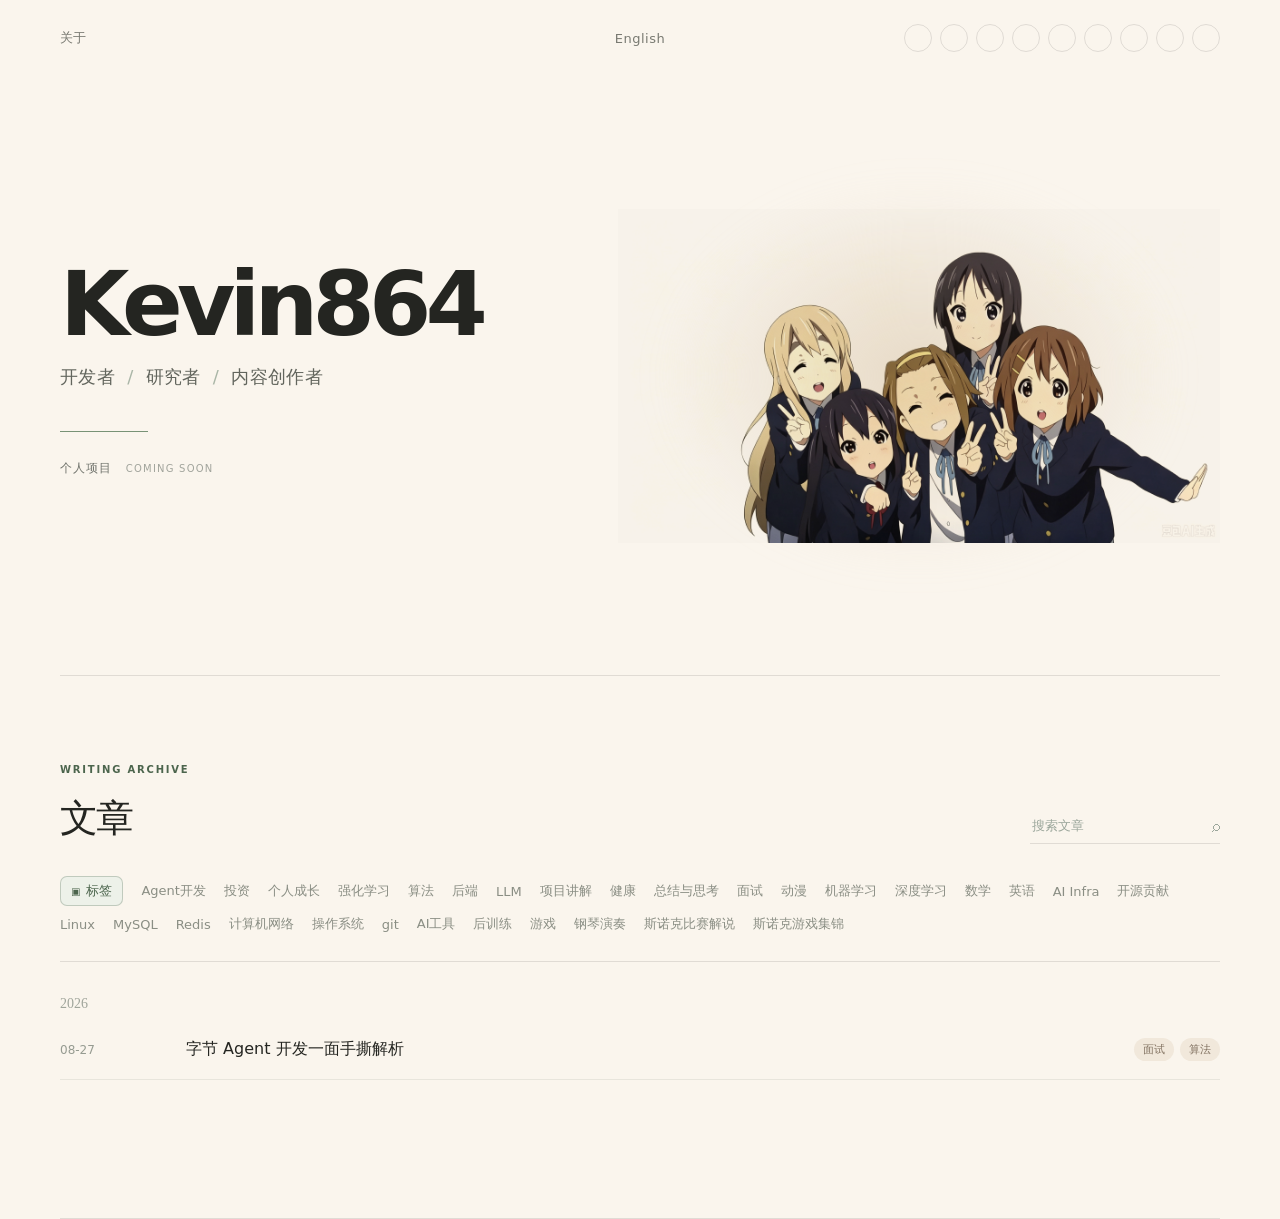
==== index.html @ 8ea1922b "feat: 接入文章展示与 Markdown 阅读页 - 接入本地文章清单和文章详情页 - 支持 Markdown 渲染与文章元信息 - 增加 Tag 筛选、搜索和文章归档 - 增加文章目录、代码高亮" ====
<!doctype html>
<html lang="zh-CN">
  <head>
    <meta charset="UTF-8" />
    <meta name="viewport" content="width=device-width, initial-scale=1.0" />
    <meta name="theme-color" content="#faf5ed" />
    <title>Kevin864 — 开发 / 研究 / 内容创作</title>
    <meta name="description" content="Kevin864 的个人网站，记录技术、研究、项目与思考" />
    <link rel="stylesheet" href="./styles.css" />
  </head>
  <body>
    <header class="topbar shell" aria-label="主导航">
      <a class="nav-link" href="#about">关于</a>
      <a class="nav-link language-link" href="./en/">English</a>
      <nav class="socials" aria-label="社交链接">
        <a class="social-icon" href="#" aria-label="GitHub"><img src="https://cdn.simpleicons.org/github" alt="" /></a>
        <a class="social-icon" href="#" aria-label="X"><img src="https://cdn.simpleicons.org/x" alt="" /></a>
        <a class="social-icon" href="#" aria-label="哔哩哔哩"><img src="https://cdn.simpleicons.org/bilibili" alt="" /></a>
        <a class="social-icon" href="#" aria-label="抖音"><img src="https://cdn.simpleicons.org/tiktok" alt="" /></a>
        <a class="social-icon" href="#" aria-label="微信公众号"><img src="https://cdn.simpleicons.org/wechat" alt="" /></a>
        <a class="social-icon" href="#" aria-label="YouTube"><img src="https://cdn.simpleicons.org/youtube" alt="" /></a>
        <a class="social-icon" href="#" aria-label="小红书"><img src="https://cdn.simpleicons.org/xiaohongshu" alt="" /></a>
        <a class="social-icon" href="#" aria-label="知乎"><img src="https://cdn.simpleicons.org/zhihu" alt="" /></a>
        <a class="social-icon" href="#" aria-label="CSDN"><img src="https://cdn.simpleicons.org/csdn" alt="" /></a>
      </nav>
    </header>

    <main>
      <section class="hero shell" aria-labelledby="name">
        <div class="hero-copy">
          <!-- <p class="eyebrow">PERSONAL ARCHIVE · 2026</p>  -->
          <h1 id="name">Kevin864</h1>
          <p class="role">开发者 <span>/</span> 研究者 <span>/</span> 内容创作者</p>
          <div class="hero-rule"></div>
          <div class="project-slot" aria-label="精选项目预留区域">
            <span>个人项目</span>
            <span class="slot-note">Coming soon</span>
          </div>
        </div>

        <div class="hero-art" aria-label="个人头像">
          <div class="art-glow"></div>
          <img src="./pic/avatar.png" alt="轻音少女合照" />
        </div>
      </section>

      <section class="archive-section shell" aria-labelledby="archive-title">
        <div class="archive-heading">
          <div class="section-heading">
            <p class="eyebrow">WRITING ARCHIVE</p>
            <h2 id="archive-title">文章</h2>
          </div>
          <label class="search-box">
            <span class="sr-only">搜索文章</span>
            <input id="article-search" type="search" placeholder="搜索文章" />
            <span aria-hidden="true">⌕</span>
          </label>
        </div>
        <div class="tag-filter" id="tag-filter" aria-label="按标签筛选文章"></div>
        <div class="article-list" id="article-list" aria-live="polite"></div>
      </section>

    </main>

    <script src="https://cdn.jsdelivr.net/npm/marked/marked.min.js"></script>
    <script src="./script.js"></script>
  </body>
</html>
---- styles.css ----
:root {
  color: #242521;
  background: #faf5ed;
  font-family: Inter, ui-sans-serif, system-ui, -apple-system, BlinkMacSystemFont, "Segoe UI", sans-serif;
  font-synthesis: none;
  --muted: #797a72;
  --line: rgba(36, 37, 33, 0.12);
  --green: #789276;
  --green-dark: #4c654d;
  --paper: #faf5ed;
}

* { box-sizing: border-box; }
html { scroll-behavior: smooth; }
body { margin: 0; min-width: 320px; background: var(--paper); }
a { color: inherit; text-decoration: none; }
button { font: inherit; }
.shell { width: min(1160px, calc(100% - 64px)); margin: 0 auto; }

.topbar { display: grid; grid-template-columns: 1fr auto 1fr; align-items: center; min-height: 76px; }
.nav-link { font-size: 13px; color: var(--muted); transition: color .2s ease; }
.nav-link:hover { color: var(--green-dark); }
.language-link { justify-self: center; letter-spacing: .04em; }
.socials { display: flex; justify-content: flex-end; gap: 8px; }
.social-icon { display: grid; place-items: center; width: 28px; height: 28px; border: 1px solid var(--line); border-radius: 50%; color: var(--muted); transition: transform .2s ease, background .2s ease, color .2s ease; }
.social-icon img { width: 13px; height: 13px; opacity: .68; }
.social-icon:hover { color: var(--green-dark); background: #e8eee5; transform: translateY(-2px); }

.hero { position: relative; display: grid; grid-template-columns: 1fr 1.08fr; align-items: center; min-height: 600px; border-bottom: 1px solid var(--line); overflow: hidden; }
.hero-copy { position: relative; z-index: 1; padding: 72px 0 84px; }
.eyebrow { margin: 0 0 18px; color: var(--green-dark); font-size: 10px; font-weight: 750; letter-spacing: .18em; }
h1, h2, p { margin-top: 0; }
h1 { margin-bottom: 18px; font-size: clamp(52px, 7vw, 92px); line-height: .95; letter-spacing: -.065em; font-weight: 650; }
.role { margin-bottom: 42px; color: #62655d; font-size: clamp(14px, 1.5vw, 18px); letter-spacing: .02em; }
.role span { margin: 0 6px; color: #aab6a7; }
.hero-rule { width: 88px; height: 1px; margin-bottom: 28px; background: var(--green); }
.project-slot { display: flex; align-items: center; gap: 14px; color: #70736c; font-size: 12px; letter-spacing: .08em; text-transform: uppercase; }
.slot-note { color: #a1a49c; font-size: 10px; letter-spacing: .12em; }
.hero-art { position: relative; display: flex; align-items: center; justify-content: center; min-height: 510px; }
.art-glow { position: absolute; width: 85%; height: 75%; border-radius: 50%; background: radial-gradient(ellipse, rgba(229, 213, 189, .76), rgba(250, 245, 237, 0) 70%); filter: blur(20px); }
.hero-art img { position: relative; width: 100%; max-height: 520px; object-fit: contain; mix-blend-mode: multiply; filter: saturate(.88) sepia(.05) contrast(.98); animation: float-in .9s cubic-bezier(.2,.8,.2,1) both; }
.art-caption { position: absolute; right: 4%; bottom: 42px; color: #909990; font-family: Georgia, serif; font-size: 12px; font-style: italic; line-height: 1.45; text-align: right; }

.archive-section { padding: 88px 0 96px; border-bottom: 1px solid var(--line); }
.archive-heading { display: flex; align-items: end; justify-content: space-between; gap: 28px; }
.section-heading { margin-bottom: 32px; }
h2 { margin-bottom: 0; font-size: clamp(27px, 3vw, 38px); letter-spacing: -.045em; font-weight: 620; }
.search-box { display: flex; align-items: center; gap: 8px; width: 190px; margin-bottom: 32px; padding: 8px 0; border-bottom: 1px solid var(--line); color: #9ba69b; }
.search-box input { width: 100%; border: 0; outline: 0; color: #40433c; background: transparent; font: inherit; font-size: 13px; }
.search-box input::placeholder { color: #9ba69b; }
.sr-only { position: absolute; width: 1px; height: 1px; padding: 0; margin: -1px; overflow: hidden; clip: rect(0, 0, 0, 0); white-space: nowrap; border: 0; }
.tag-filter { display: flex; flex-wrap: wrap; gap: 9px 18px; padding: 0 0 28px; border-bottom: 1px solid var(--line); }
.tag-filter button { padding: 0; border: 0; color: #8a8e84; background: transparent; cursor: pointer; font-size: 13px; transition: color .2s ease; }
.tag-filter button:hover, .tag-filter button[aria-pressed="true"] { color: var(--green-dark); }
.tag-filter button[aria-pressed="true"] { font-weight: 650; }
.tag-filter .tag-label { display: inline-flex; align-items: center; gap: 6px; padding: 5px 10px; border: 1px solid rgba(76, 101, 77, .28); border-radius: 7px; color: var(--green-dark); background: #edf1e9; font-weight: 700; }
.tag-filter .tag-label::before { content: "▣"; font-size: 10px; }
.article-list { min-height: 160px; }
.year-group { padding-top: 34px; }
.year-label { margin-bottom: 8px; color: #a0a59b; font-family: Georgia, serif; font-size: 14px; }
.article-row { display: grid; grid-template-columns: 104px 1fr auto; align-items: center; gap: 22px; padding: 18px 0; border-bottom: 1px solid rgba(36, 37, 33, .08); transition: padding .2s ease, color .2s ease; }
.article-row:hover { padding-left: 8px; color: var(--green-dark); }
.article-date { color: #969b91; font-size: 12px; font-variant-numeric: tabular-nums; }
.article-title { font-size: 16px; }
.article-tags { display: flex; justify-content: end; flex-wrap: wrap; gap: 6px; color: #9a9e95; font-size: 11px; }
.article-tag { padding: 4px 9px; border-radius: 999px; color: #827261; background: #f1e8db; }
.empty-state { padding: 62px 0 28px; color: #9da198; font-family: Georgia, serif; font-size: 14px; font-style: italic; }
.article-page { padding: 92px 0 120px; }
.article-back { display: inline-block; margin-bottom: 48px; color: var(--muted); font-size: 13px; transition: color .2s ease; }
.article-back:hover { color: var(--green-dark); }
.article-header { max-width: 820px; padding-bottom: 32px; border-bottom: 1px solid var(--line); }
.article-header h1 { margin-bottom: 20px; font-size: clamp(34px, 5vw, 62px); line-height: 1.08; letter-spacing: -.055em; }
.article-meta { display: flex; flex-wrap: wrap; align-items: center; gap: 10px 18px; color: #969b91; font-size: 12px; }
.article-meta-tags { display: flex; flex-wrap: wrap; gap: 8px; }
.article-meta-tag { color: var(--green-dark); }
.article-content { max-width: 760px; padding-top: 48px; color: #3f413c; font-size: 16px; line-height: 1.9; }
.article-content h1, .article-content h2, .article-content h3, .article-content h4 { margin: 1.8em 0 .65em; line-height: 1.3; }
.article-content h1 { font-size: 2em; }
.article-content h2 { font-size: 1.55em; }
.article-content h3 { font-size: 1.2em; }
.article-content p, .article-content ul, .article-content ol, .article-content blockquote, .article-content pre { margin: 0 0 1.2em; }
.article-content a { color: var(--green-dark); text-decoration: underline; text-underline-offset: 3px; }
.article-content img { display: block; max-width: 100%; height: auto; margin: 1.5em auto; border-radius: 10px; }
.article-content blockquote { padding: 0 0 0 18px; border-left: 2px solid #b7c4b2; color: #747971; }
.article-content pre { position: relative; overflow-x: auto; padding: 18px 20px; border-radius: 10px; color: #e8ece5; background: #2c312d; font-family: Consolas, "Courier New", monospace; font-size: 13px; line-height: 1.65; }
.article-content code { padding: .15em .35em; border-radius: 4px; color: #596453; background: #edf0e9; font-family: Consolas, "Courier New", monospace; font-size: .9em; }
.article-content pre code { padding: 0; color: inherit; background: transparent; }
.article-content pre .token.comment, .article-content pre .token.prolog, .article-content pre .token.doctype, .article-content pre .token.cdata { color: #87958b; }
.article-content pre .token.keyword, .article-content pre .token.selector, .article-content pre .token.atrule { color: #c9a7f2; }
.article-content pre .token.string, .article-content pre .token.attr-value { color: #d6c58b; }
.article-content pre .token.function, .article-content pre .token.class-name { color: #8fc7d8; }
.article-content pre .token.number, .article-content pre .token.boolean { color: #e5a783; }
.code-copy { position: absolute; top: 10px; right: 10px; padding: 4px 8px; border: 1px solid rgba(255,255,255,.18); border-radius: 5px; color: #b7c4ba; background: rgba(255,255,255,.06); cursor: pointer; font-size: 11px; }
.code-copy:hover { color: white; background: rgba(255,255,255,.13); }
.article-error { color: #a66f62; }
.article-layout { display: grid; grid-template-columns: 180px minmax(0, 760px); justify-content: center; gap: 58px; }
.article-layout > article { min-width: 0; }
.article-toc { position: sticky; top: 32px; align-self: start; max-height: calc(100vh - 64px); overflow: auto; padding-top: 58px; }
.toc-title { margin-bottom: 14px; color: #9a9e95; font-size: 11px; letter-spacing: .15em; text-transform: uppercase; }
.article-toc nav { display: grid; gap: 8px; border-left: 1px solid var(--line); }
.article-toc a { display: block; padding-left: 14px; color: #9a9e95; font-size: 12px; line-height: 1.45; transition: color .2s ease, border-color .2s ease; }
.article-toc a:hover { color: var(--green-dark); }
.article-toc .toc-level-3 { padding-left: 26px; font-size: 11px; }
.article-toc .toc-level-4 { padding-left: 38px; font-size: 11px; }
.article-toc[hidden] { display: none; }

@keyframes float-in { from { opacity: 0; transform: translateY(18px) scale(.98); } to { opacity: 1; transform: translateY(0) scale(1); } }
@media (prefers-reduced-motion: reduce) { *, *::before, *::after { scroll-behavior: auto !important; animation: none !important; transition-duration: .01ms !important; } }
@media (max-width: 760px) {
  .shell { width: min(100% - 36px, 560px); }
  .topbar { grid-template-columns: auto auto; gap: 20px; min-height: 68px; }
  .language-link { justify-self: start; }
  .socials { grid-column: 1 / -1; grid-row: 2; justify-content: flex-start; padding-bottom: 16px; overflow-x: auto; }
  .hero { display: flex; flex-direction: column-reverse; align-items: stretch; min-height: auto; }
  .hero-art { min-height: 290px; margin-top: 14px; }
  .hero-art img { max-height: 330px; }
  .art-caption { right: 0; bottom: 12px; }
  .hero-copy { padding: 38px 0 54px; }
  h1 { font-size: 60px; }
  .archive-section { padding: 60px 0 68px; }
  .archive-heading { display: block; }
  .search-box { margin-bottom: 28px; }
  .article-row { grid-template-columns: 72px 1fr; gap: 10px; }
  .article-tags { grid-column: 2; justify-content: start; }
  .article-page { padding: 56px 0 82px; }
  .article-back { margin-bottom: 34px; }
  .article-layout { display: block; }
  .article-toc { position: static; max-height: none; padding: 0 0 26px; }
  .article-toc[hidden] { display: none; }
  .article-content { padding-top: 34px; font-size: 15px; }
}
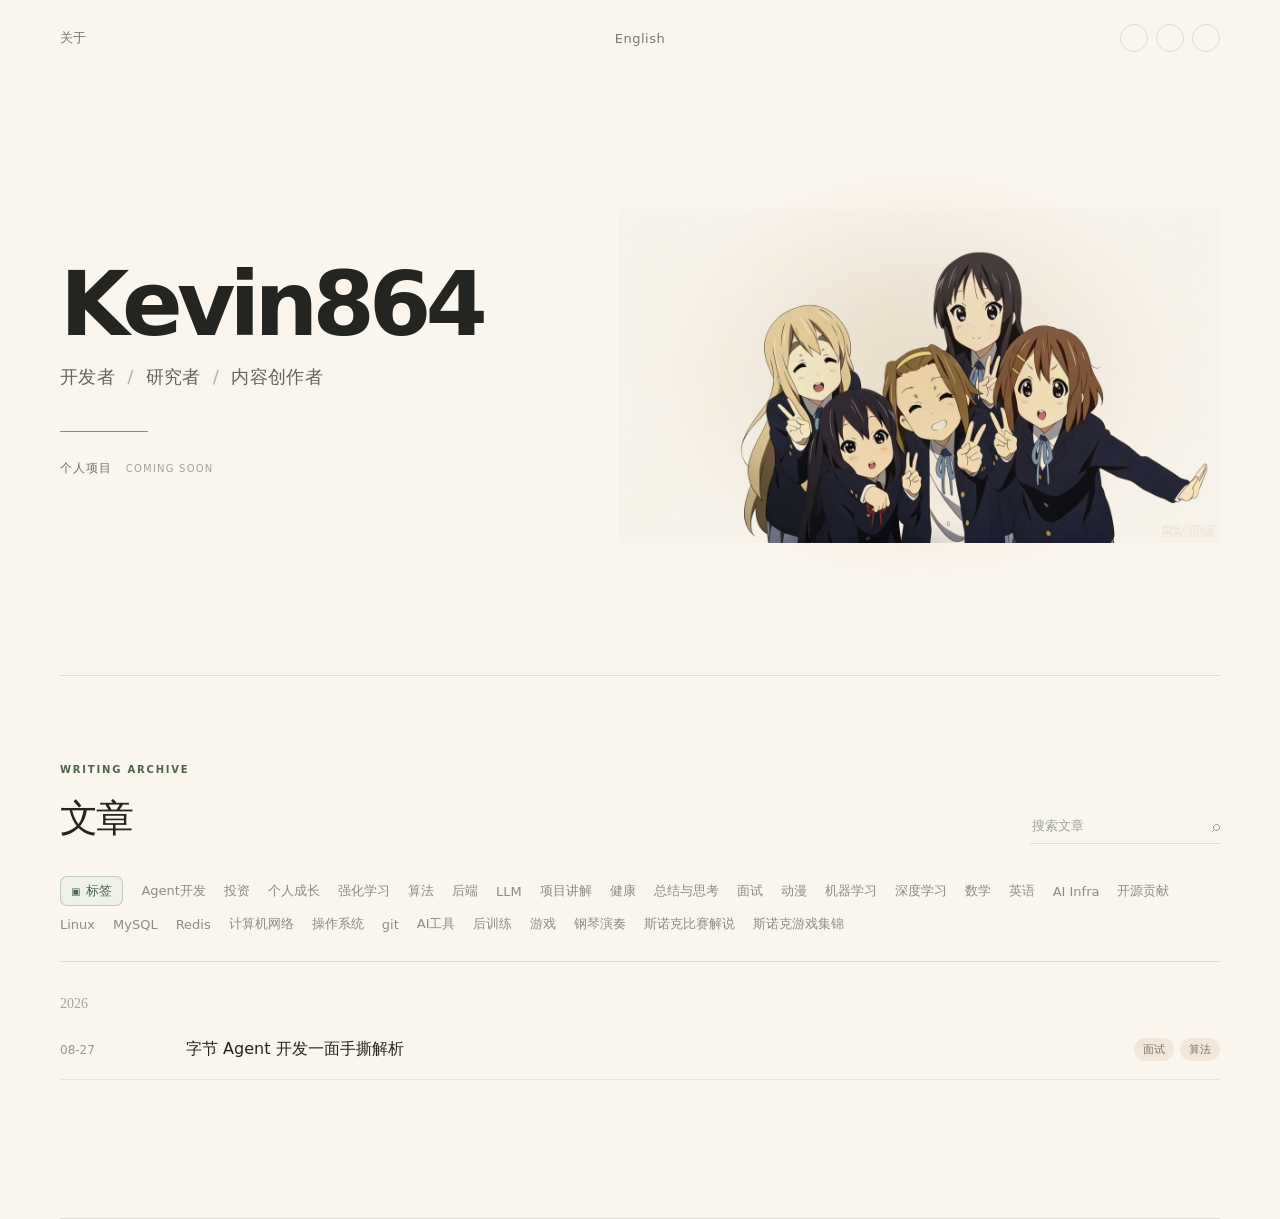
==== commit 9e088863: "feat: 集中管理社交媒体链接 - 配置 GitHub、X 与知乎个人主页链接\n- 首页和文章页复用统一社交链接配置\n- 为其它社交平台预留可扩展配置项" ====
--- a/index.html
+++ b/index.html
@@ -12,17 +12,7 @@
     <header class="topbar shell" aria-label="主导航">
       <a class="nav-link" href="#about">关于</a>
       <a class="nav-link language-link" href="./en/">English</a>
-      <nav class="socials" aria-label="社交链接">
-        <a class="social-icon" href="#" aria-label="GitHub"><img src="https://cdn.simpleicons.org/github" alt="" /></a>
-        <a class="social-icon" href="#" aria-label="X"><img src="https://cdn.simpleicons.org/x" alt="" /></a>
-        <a class="social-icon" href="#" aria-label="哔哩哔哩"><img src="https://cdn.simpleicons.org/bilibili" alt="" /></a>
-        <a class="social-icon" href="#" aria-label="抖音"><img src="https://cdn.simpleicons.org/tiktok" alt="" /></a>
-        <a class="social-icon" href="#" aria-label="微信公众号"><img src="https://cdn.simpleicons.org/wechat" alt="" /></a>
-        <a class="social-icon" href="#" aria-label="YouTube"><img src="https://cdn.simpleicons.org/youtube" alt="" /></a>
-        <a class="social-icon" href="#" aria-label="小红书"><img src="https://cdn.simpleicons.org/xiaohongshu" alt="" /></a>
-        <a class="social-icon" href="#" aria-label="知乎"><img src="https://cdn.simpleicons.org/zhihu" alt="" /></a>
-        <a class="social-icon" href="#" aria-label="CSDN"><img src="https://cdn.simpleicons.org/csdn" alt="" /></a>
-      </nav>
+      <nav class="socials" aria-label="社交链接"></nav>
     </header>
 
     <main>
@@ -62,6 +52,7 @@
 
     </main>
 
+    <script src="./social-links.js"></script>
     <script src="https://cdn.jsdelivr.net/npm/marked/marked.min.js"></script>
     <script src="./script.js"></script>
   </body>
--- a/styles.css
+++ b/styles.css
@@ -68,11 +68,9 @@
 .article-page { padding: 92px 0 120px; }
 .article-back { display: inline-block; margin-bottom: 48px; color: var(--muted); font-size: 13px; transition: color .2s ease; }
 .article-back:hover { color: var(--green-dark); }
-.article-header { max-width: 820px; padding-bottom: 32px; border-bottom: 1px solid var(--line); }
-.article-header h1 { margin-bottom: 20px; font-size: clamp(34px, 5vw, 62px); line-height: 1.08; letter-spacing: -.055em; }
-.article-meta { display: flex; flex-wrap: wrap; align-items: center; gap: 10px 18px; color: #969b91; font-size: 12px; }
-.article-meta-tags { display: flex; flex-wrap: wrap; gap: 8px; }
-.article-meta-tag { color: var(--green-dark); }
+.article-header { max-width: 820px; padding-bottom: 32px; border-bottom: 1px solid var(--line); text-align: center; }
+.article-header h1 { margin-bottom: 20px; font-size: clamp(28px, 3vw, 40px); line-height: 1.2; letter-spacing: -.04em; font-weight: 700; }
+.article-published { display: block; margin: 0; }
 .article-content { max-width: 760px; padding-top: 48px; color: #3f413c; font-size: 16px; line-height: 1.9; }
 .article-content h1, .article-content h2, .article-content h3, .article-content h4 { margin: 1.8em 0 .65em; line-height: 1.3; }
 .article-content h1 { font-size: 2em; }
@@ -93,21 +91,29 @@
 .code-copy { position: absolute; top: 10px; right: 10px; padding: 4px 8px; border: 1px solid rgba(255,255,255,.18); border-radius: 5px; color: #b7c4ba; background: rgba(255,255,255,.06); cursor: pointer; font-size: 11px; }
 .code-copy:hover { color: white; background: rgba(255,255,255,.13); }
 .article-error { color: #a66f62; }
-.article-layout { display: grid; grid-template-columns: 180px minmax(0, 760px); justify-content: center; gap: 58px; }
+.article-footer { display: flex; align-items: center; justify-content: space-between; gap: 20px; margin-top: 48px; padding-top: 24px; border-top: 1px solid var(--line); color: #969b91; font-size: 12px; }
+.article-footer-tags { display: flex; flex-wrap: wrap; gap: 8px; }
+.article-meta-tag { padding: 5px 10px; border-radius: 999px; color: #827261; background: #f1e8db; }
+.article-updated { color: #969b91; }
+.article-page { width: min(1360px, calc(100% - 96px)); margin-right: 24px; margin-left: 72px; }
+.article-layout { display: grid; grid-template-columns: 230px minmax(0, 760px); justify-content: start; gap: 276px; }
 .article-layout > article { min-width: 0; }
-.article-toc { position: sticky; top: 32px; align-self: start; max-height: calc(100vh - 64px); overflow: auto; padding-top: 58px; }
-.toc-title { margin-bottom: 14px; color: #9a9e95; font-size: 11px; letter-spacing: .15em; text-transform: uppercase; }
-.article-toc nav { display: grid; gap: 8px; border-left: 1px solid var(--line); }
-.article-toc a { display: block; padding-left: 14px; color: #9a9e95; font-size: 12px; line-height: 1.45; transition: color .2s ease, border-color .2s ease; }
-.article-toc a:hover { color: var(--green-dark); }
-.article-toc .toc-level-3 { padding-left: 26px; font-size: 11px; }
-.article-toc .toc-level-4 { padding-left: 38px; font-size: 11px; }
+.article-toc { position: sticky; top: 32px; align-self: start; max-height: calc(100vh - 64px); overflow-y: auto; overscroll-behavior-y: contain; padding-top: 58px; scrollbar-width: none; }
+.article-toc::-webkit-scrollbar { display: none; }
+.toc-title { margin-bottom: 14px; color: #4f584f; font-size: 16px; font-weight: 700; letter-spacing: .12em; }
+.article-toc nav { display: grid; gap: 10px; padding: 7px 0; }
+.article-toc a { position: relative; display: block; padding-left: 18px; color: #5f695f; font-size: 16px; line-height: 1.55; transition: color .2s ease, transform .25s ease; }
+.article-toc a[aria-current="true"] { border-radius: 8px; color: var(--green-dark); background: #edf1e9; font-weight: 650; }
+.article-toc a:hover { color: var(--green-dark); transform: translateX(4px); }
+.article-toc .toc-level-3 { padding-left: 32px; color: #687268; font-size: 15px; }
+.article-toc .toc-level-4 { padding-left: 46px; color: #717a71; font-size: 15px; }
 .article-toc[hidden] { display: none; }
 
 @keyframes float-in { from { opacity: 0; transform: translateY(18px) scale(.98); } to { opacity: 1; transform: translateY(0) scale(1); } }
 @media (prefers-reduced-motion: reduce) { *, *::before, *::after { scroll-behavior: auto !important; animation: none !important; transition-duration: .01ms !important; } }
 @media (max-width: 760px) {
   .shell { width: min(100% - 36px, 560px); }
+  .article-page { width: min(100% - 36px, 560px); margin: 0 auto; }
   .topbar { grid-template-columns: auto auto; gap: 20px; min-height: 68px; }
   .language-link { justify-self: start; }
   .socials { grid-column: 1 / -1; grid-row: 2; justify-content: flex-start; padding-bottom: 16px; overflow-x: auto; }
@@ -128,4 +134,11 @@
   .article-toc { position: static; max-height: none; padding: 0 0 26px; }
   .article-toc[hidden] { display: none; }
   .article-content { padding-top: 34px; font-size: 15px; }
+  .article-footer { align-items: flex-start; flex-direction: column; }
 }
+@media (min-width: 761px) and (max-width: 1350px) {
+  .article-layout { gap: 170px; }
+}
+@media (min-width: 761px) and (max-width: 1240px) {
+  .article-layout { grid-template-columns: 180px minmax(0, 1fr); gap: 64px; }
+}
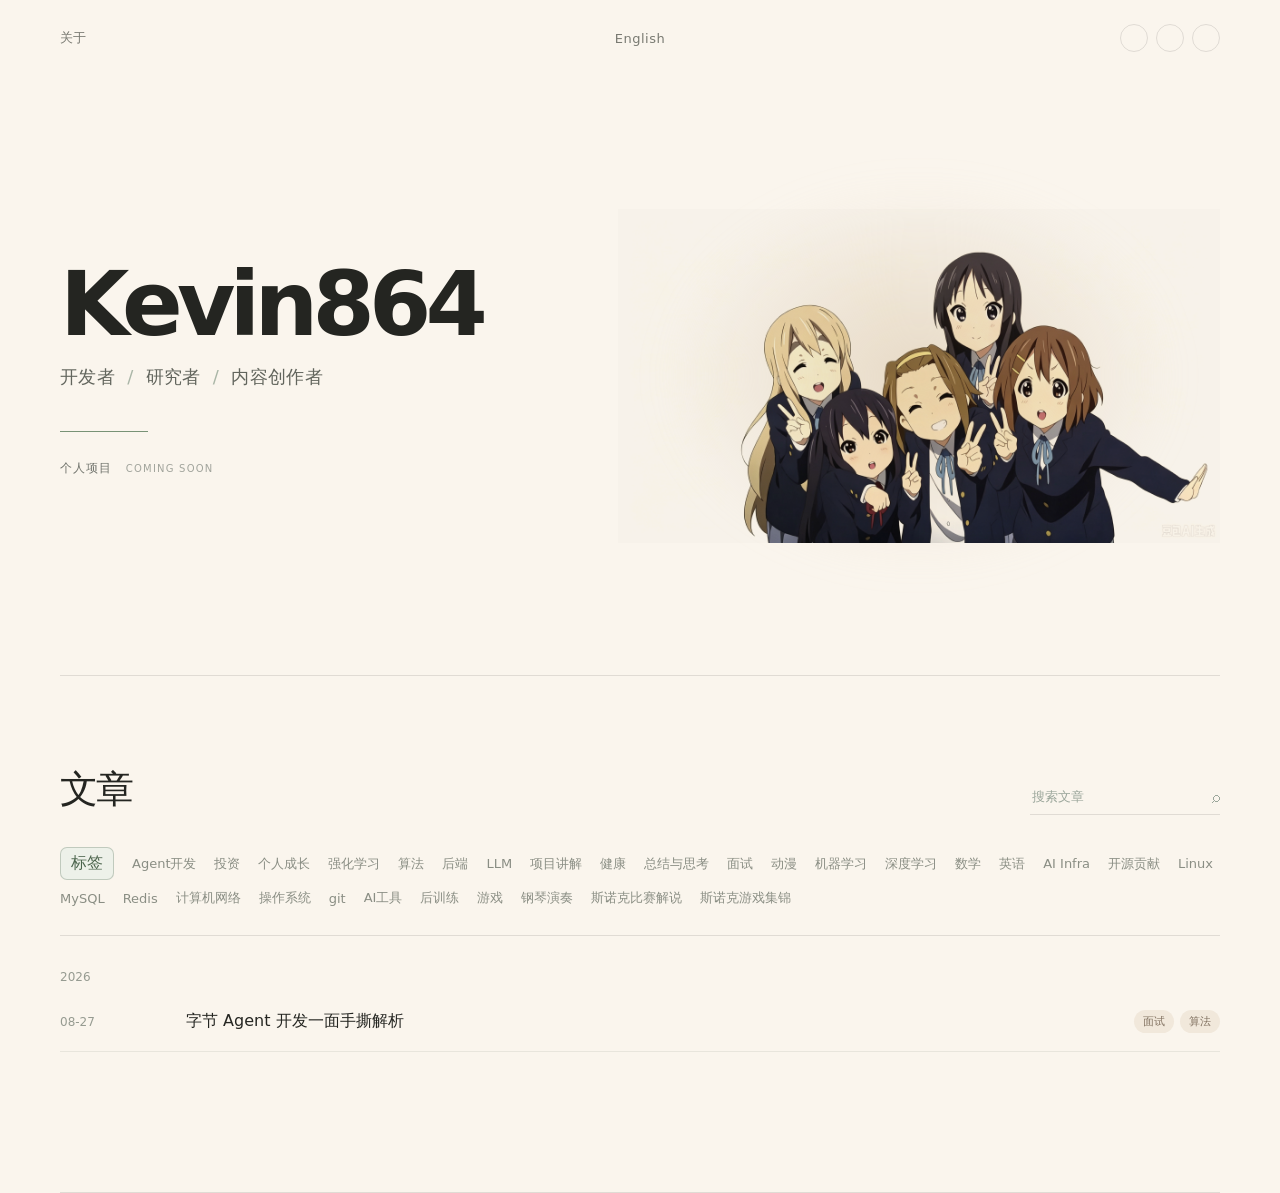
==== commit 06edf131: "feat: 增加标签文章归档页 - 新增标签归档页并支持空状态展示\n- 统一首页与详情页的标签跳转交互\n- 集中管理站点标签配置与选中样式\n- 优化标签页标题、返回文案和时间字体\n- 更新现有" ====
--- a/index.html
+++ b/index.html
@@ -37,7 +37,6 @@
       <section class="archive-section shell" aria-labelledby="archive-title">
         <div class="archive-heading">
           <div class="section-heading">
-            <p class="eyebrow">WRITING ARCHIVE</p>
             <h2 id="archive-title">文章</h2>
           </div>
           <label class="search-box">
@@ -53,7 +52,7 @@
     </main>
 
     <script src="./social-links.js"></script>
-    <script src="https://cdn.jsdelivr.net/npm/marked/marked.min.js"></script>
+    <script src="./tag-config.js"></script>
     <script src="./script.js"></script>
   </body>
 </html>
--- a/styles.css
+++ b/styles.css
@@ -51,19 +51,21 @@
 .sr-only { position: absolute; width: 1px; height: 1px; padding: 0; margin: -1px; overflow: hidden; clip: rect(0, 0, 0, 0); white-space: nowrap; border: 0; }
 .tag-filter { display: flex; flex-wrap: wrap; gap: 9px 18px; padding: 0 0 28px; border-bottom: 1px solid var(--line); }
 .tag-filter button { padding: 0; border: 0; color: #8a8e84; background: transparent; cursor: pointer; font-size: 13px; transition: color .2s ease; }
-.tag-filter button:hover, .tag-filter button[aria-pressed="true"] { color: var(--green-dark); }
-.tag-filter button[aria-pressed="true"] { font-weight: 650; }
-.tag-filter .tag-label { display: inline-flex; align-items: center; gap: 6px; padding: 5px 10px; border: 1px solid rgba(76, 101, 77, .28); border-radius: 7px; color: var(--green-dark); background: #edf1e9; font-weight: 700; }
-.tag-filter .tag-label::before { content: "▣"; font-size: 10px; }
+.tag-filter button:hover { color: var(--green-dark); }
+.tag-filter .tag-label { display: inline-flex; align-items: center; padding: 5px 10px; border: 1px solid rgba(76, 101, 77, .28); border-radius: 7px; color: var(--green-dark); background: #edf1e9; font-weight: 700; }
+.tag-page-filter { padding-top: 28px; }
+.tag-filter .tag-selected-label { padding: 5px 10px; border: 1px solid rgba(76, 101, 77, .28); border-radius: 999px; color: var(--green-dark); background: #edf1e9; cursor: default; font-weight: 700; }
 .article-list { min-height: 160px; }
 .year-group { padding-top: 34px; }
-.year-label { margin-bottom: 8px; color: #a0a59b; font-family: Georgia, serif; font-size: 14px; }
+.year-label { margin-bottom: 8px; color: #969b91; font-size: 12px; font-variant-numeric: tabular-nums; }
 .article-row { display: grid; grid-template-columns: 104px 1fr auto; align-items: center; gap: 22px; padding: 18px 0; border-bottom: 1px solid rgba(36, 37, 33, .08); transition: padding .2s ease, color .2s ease; }
 .article-row:hover { padding-left: 8px; color: var(--green-dark); }
 .article-date { color: #969b91; font-size: 12px; font-variant-numeric: tabular-nums; }
 .article-title { font-size: 16px; }
+.article-title:hover { color: var(--green-dark); }
 .article-tags { display: flex; justify-content: end; flex-wrap: wrap; gap: 6px; color: #9a9e95; font-size: 11px; }
-.article-tag { padding: 4px 9px; border-radius: 999px; color: #827261; background: #f1e8db; }
+.article-tag, .article-meta-tag { padding: 4px 9px; border: 0; border-radius: 999px; color: #827261; background: #f1e8db; cursor: pointer; }
+.article-tag:hover, .article-meta-tag:hover { color: #665746; background: #eadbc7; }
 .empty-state { padding: 62px 0 28px; color: #9da198; font-family: Georgia, serif; font-size: 14px; font-style: italic; }
 .article-page { padding: 92px 0 120px; }
 .article-back { display: inline-block; margin-bottom: 48px; color: var(--muted); font-size: 13px; transition: color .2s ease; }
@@ -93,7 +95,7 @@
 .article-error { color: #a66f62; }
 .article-footer { display: flex; align-items: center; justify-content: space-between; gap: 20px; margin-top: 48px; padding-top: 24px; border-top: 1px solid var(--line); color: #969b91; font-size: 12px; }
 .article-footer-tags { display: flex; flex-wrap: wrap; gap: 8px; }
-.article-meta-tag { padding: 5px 10px; border-radius: 999px; color: #827261; background: #f1e8db; }
+.article-meta-tag { padding: 5px 10px; }
 .article-updated { color: #969b91; }
 .article-page { width: min(1360px, calc(100% - 96px)); margin-right: 24px; margin-left: 72px; }
 .article-layout { display: grid; grid-template-columns: 230px minmax(0, 760px); justify-content: start; gap: 276px; }
@@ -108,6 +110,11 @@
 .article-toc .toc-level-3 { padding-left: 32px; color: #687268; font-size: 15px; }
 .article-toc .toc-level-4 { padding-left: 46px; color: #717a71; font-size: 15px; }
 .article-toc[hidden] { display: none; }
+.tag-page { padding: 92px 0 120px; }
+.tag-page-header { padding-bottom: 28px; text-align: center; }
+.tag-page-header h1 { margin: 0; font-size: clamp(30px, 4vw, 48px); line-height: 1.15; letter-spacing: -.045em; }
+.tag-article-list { max-width: 820px; }
+.tag-article-row { grid-template-columns: 104px 1fr; }
 
 @keyframes float-in { from { opacity: 0; transform: translateY(18px) scale(.98); } to { opacity: 1; transform: translateY(0) scale(1); } }
 @media (prefers-reduced-motion: reduce) { *, *::before, *::after { scroll-behavior: auto !important; animation: none !important; transition-duration: .01ms !important; } }
@@ -128,7 +135,9 @@
   .search-box { margin-bottom: 28px; }
   .article-row { grid-template-columns: 72px 1fr; gap: 10px; }
   .article-tags { grid-column: 2; justify-content: start; }
+  .tag-article-row { grid-template-columns: 72px 1fr; }
   .article-page { padding: 56px 0 82px; }
+  .tag-page { padding: 56px 0 82px; }
   .article-back { margin-bottom: 34px; }
   .article-layout { display: block; }
   .article-toc { position: static; max-height: none; padding: 0 0 26px; }
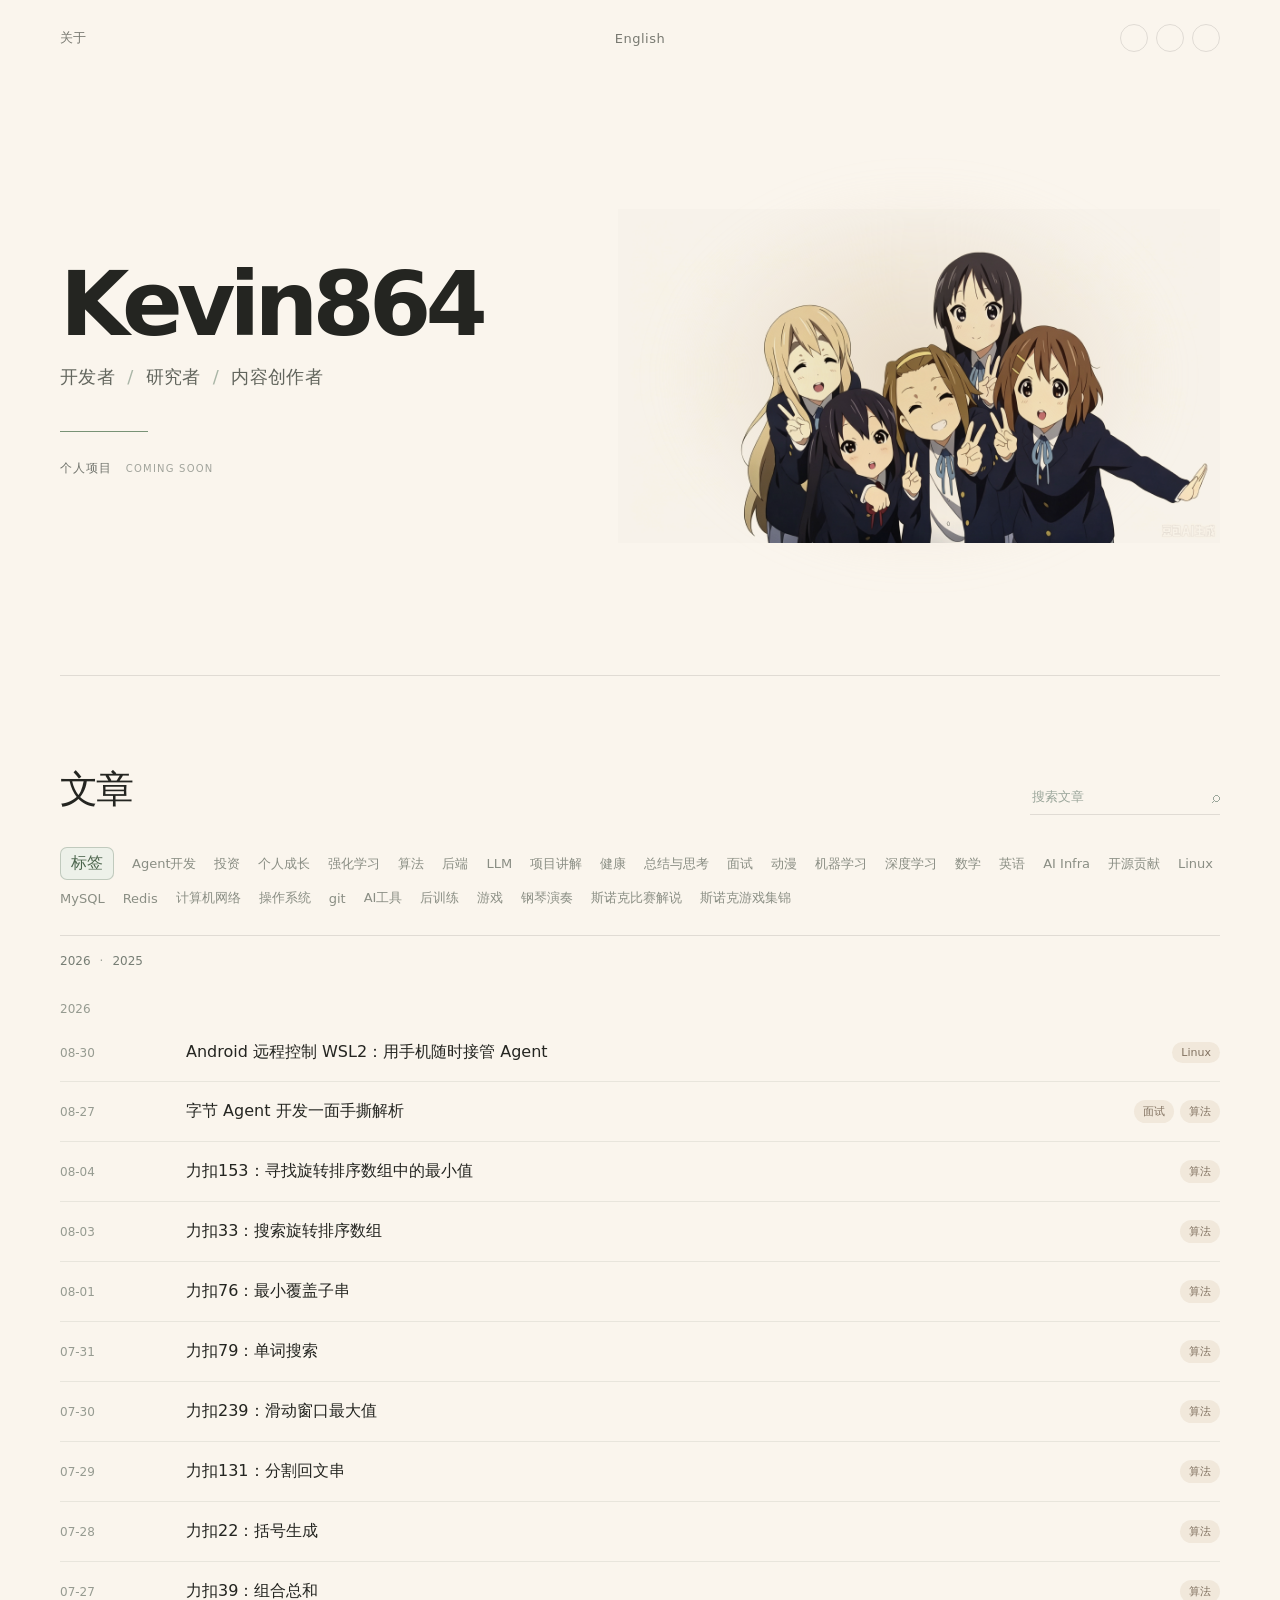
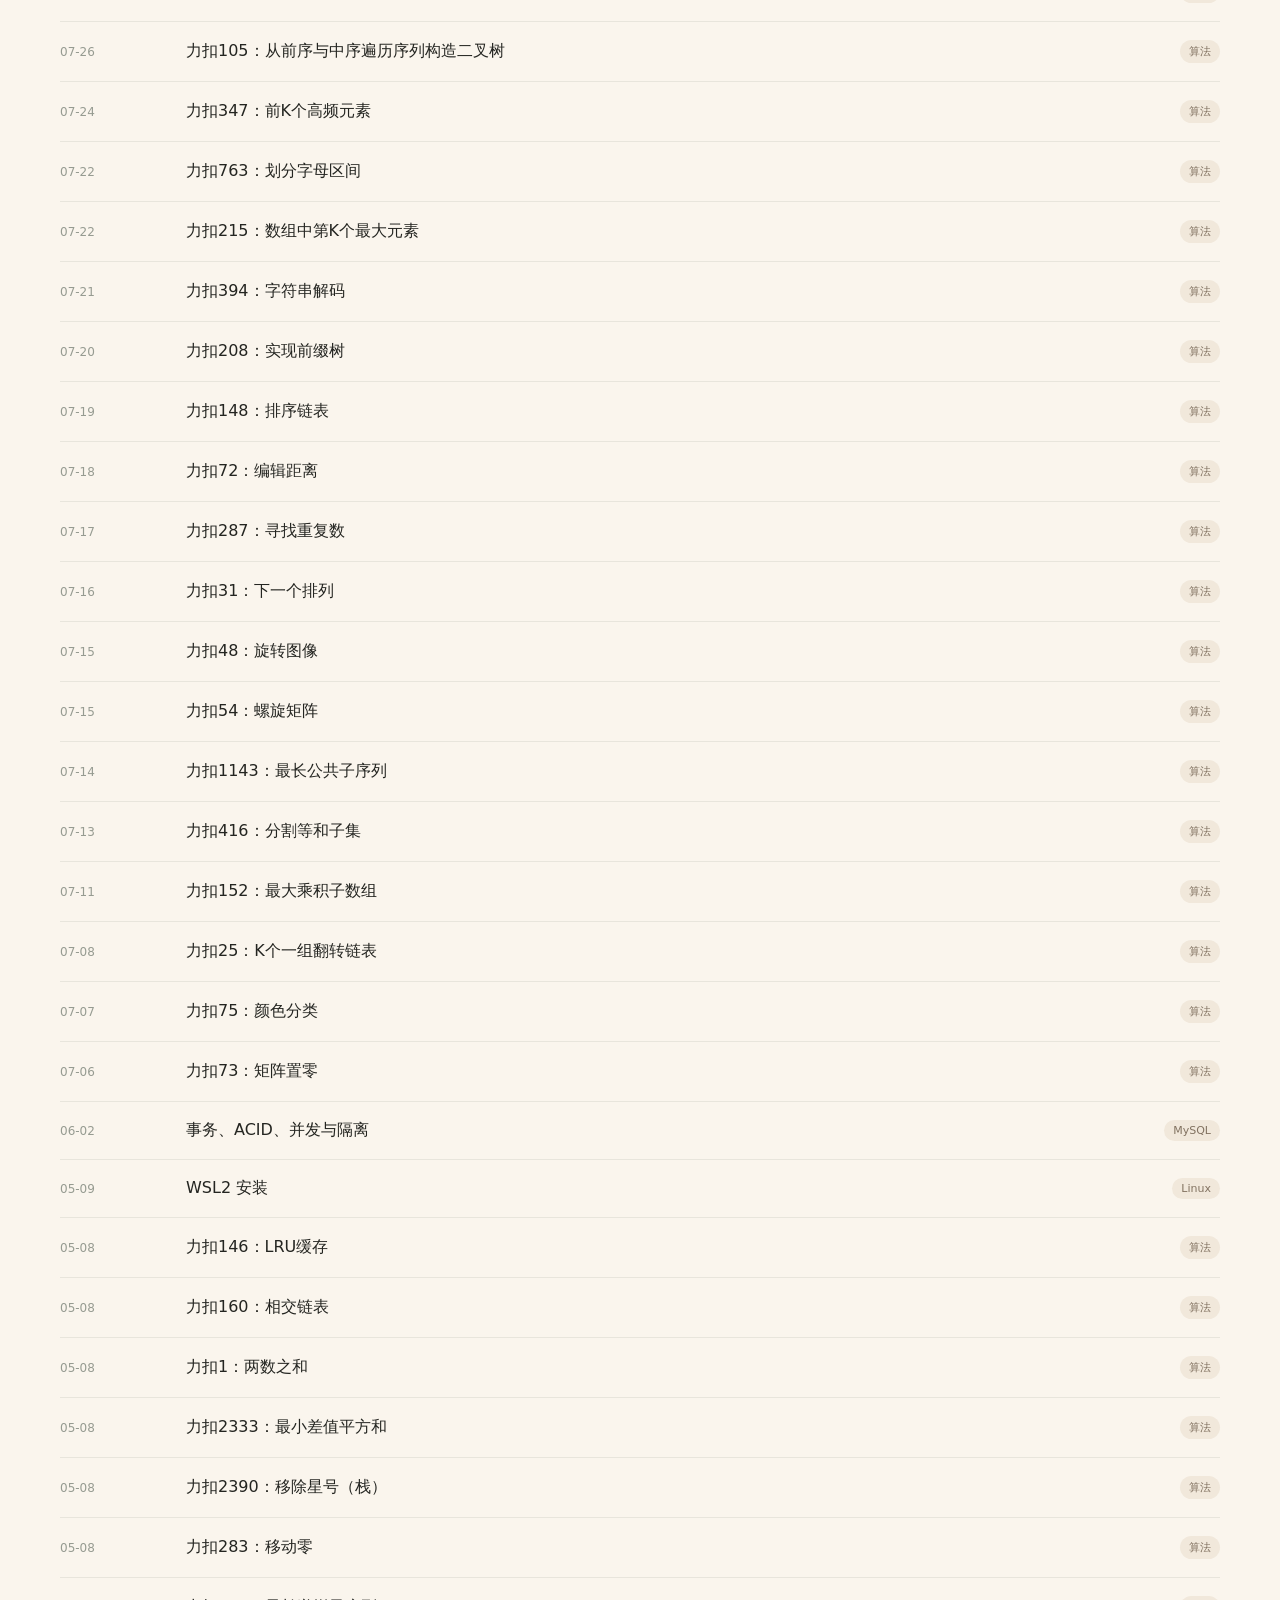
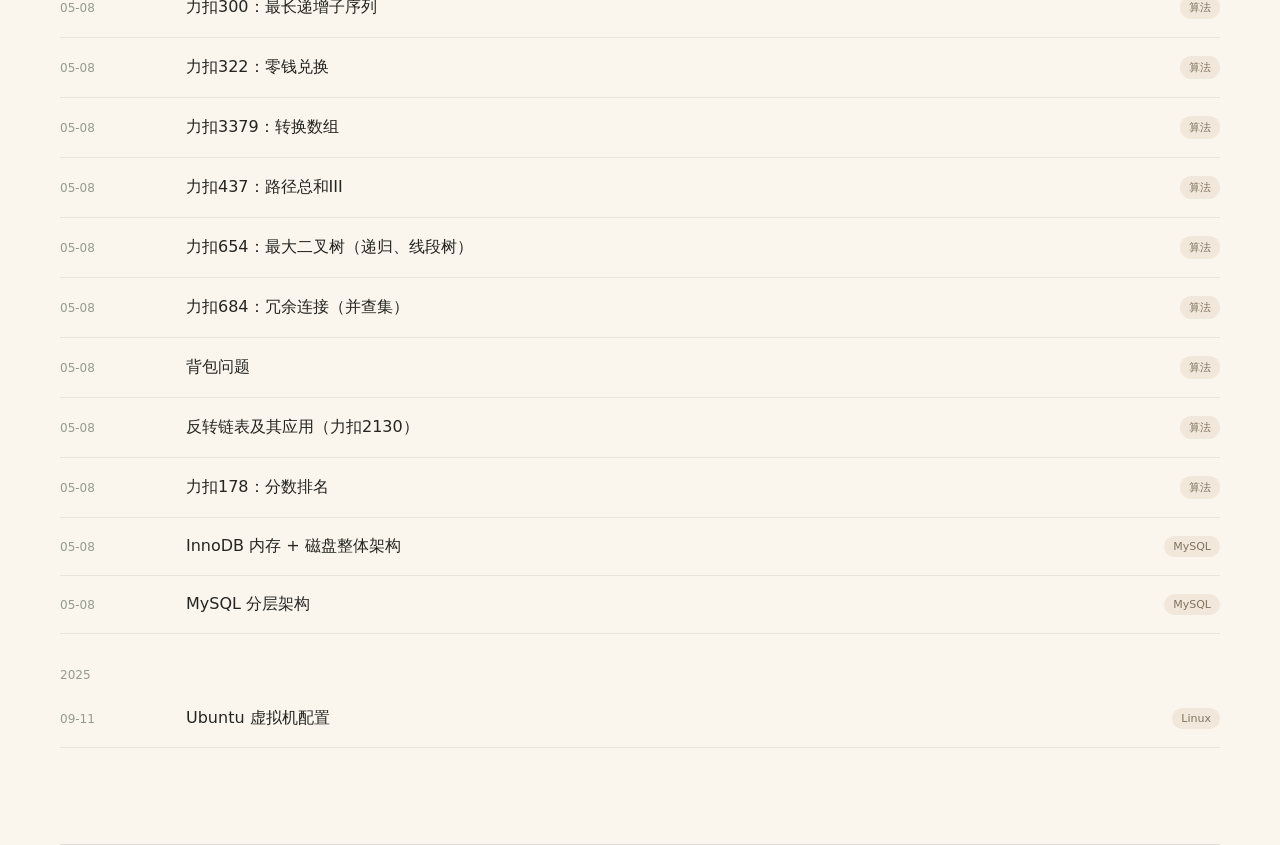
==== commit 1e3d7f7a: "feat: 规范力扣文章标题与年份导航 - 统一单题力扣文章的标题格式\n- 保留多题文章的原有标题\n- 首页新增按年份定位的文章导航\n- 补充年份导航的交互测试" ====
--- a/index.html
+++ b/index.html
@@ -8,50 +8,52 @@
     <meta name="description" content="Kevin864 的个人网站，记录技术、研究、项目与思考" />
     <link rel="stylesheet" href="./styles.css" />
   </head>
-  <body>
-    <header class="topbar shell" aria-label="主导航">
-      <a class="nav-link" href="#about">关于</a>
+  <body data-page="home">
+    <header class="topbar shell" aria-label="主导航" data-i18n-aria-label="mainNavigation">
+      <a class="nav-link" href="#about" data-i18n="about">关于</a>
       <a class="nav-link language-link" href="./en/">English</a>
-      <nav class="socials" aria-label="社交链接"></nav>
+      <nav class="socials" aria-label="社交链接" data-i18n-aria-label="socialLinks"></nav>
     </header>
 
     <main>
-      <section class="hero shell" aria-labelledby="name">
+      <section class="hero shell" id="about" aria-labelledby="name">
         <div class="hero-copy">
           <!-- <p class="eyebrow">PERSONAL ARCHIVE · 2026</p>  -->
           <h1 id="name">Kevin864</h1>
-          <p class="role">开发者 <span>/</span> 研究者 <span>/</span> 内容创作者</p>
+          <p class="role" data-i18n-html="role">开发者 <span>/</span> 研究者 <span>/</span> 内容创作者</p>
           <div class="hero-rule"></div>
-          <div class="project-slot" aria-label="精选项目预留区域">
-            <span>个人项目</span>
+          <div class="project-slot" aria-label="精选项目预留区域" data-i18n-aria-label="projectSlot">
+            <span data-i18n="personalProjects">个人项目</span>
             <span class="slot-note">Coming soon</span>
           </div>
         </div>
 
-        <div class="hero-art" aria-label="个人头像">
+        <div class="hero-art" aria-label="个人头像" data-i18n-aria-label="profileImage">
           <div class="art-glow"></div>
-          <img src="./pic/avatar.png" alt="轻音少女合照" />
+          <img src="./pic/avatar.png" alt="轻音少女合照" data-i18n-alt="avatarAlt" />
         </div>
       </section>
 
       <section class="archive-section shell" aria-labelledby="archive-title">
         <div class="archive-heading">
           <div class="section-heading">
-            <h2 id="archive-title">文章</h2>
+            <h2 id="archive-title" data-i18n="articles">文章</h2>
           </div>
           <label class="search-box">
-            <span class="sr-only">搜索文章</span>
-            <input id="article-search" type="search" placeholder="搜索文章" />
+            <span class="sr-only" data-i18n="searchArticles">搜索文章</span>
+            <input id="article-search" type="search" placeholder="搜索文章" data-i18n-placeholder="searchArticles" />
             <span aria-hidden="true">⌕</span>
           </label>
         </div>
-        <div class="tag-filter" id="tag-filter" aria-label="按标签筛选文章"></div>
+        <div class="tag-filter" id="tag-filter" aria-label="按标签筛选文章" data-i18n-aria-label="filterByTag"></div>
+        <nav class="year-nav" id="year-nav" aria-label="按年份浏览文章" data-i18n-aria-label="yearNavigation" hidden></nav>
         <div class="article-list" id="article-list" aria-live="polite"></div>
       </section>
 
     </main>
 
     <script src="./social-links.js"></script>
+    <script src="./i18n.js"></script>
     <script src="./tag-config.js"></script>
     <script src="./script.js"></script>
   </body>
--- a/styles.css
+++ b/styles.css
@@ -55,8 +55,12 @@
 .tag-filter .tag-label { display: inline-flex; align-items: center; padding: 5px 10px; border: 1px solid rgba(76, 101, 77, .28); border-radius: 7px; color: var(--green-dark); background: #edf1e9; font-weight: 700; }
 .tag-page-filter { padding-top: 28px; }
 .tag-filter .tag-selected-label { padding: 5px 10px; border: 1px solid rgba(76, 101, 77, .28); border-radius: 999px; color: var(--green-dark); background: #edf1e9; cursor: default; font-weight: 700; }
+.year-nav { display: flex; align-items: center; gap: 9px; padding-top: 18px; color: #a0a59b; font-size: 12px; font-variant-numeric: tabular-nums; }
+.year-nav button { padding: 0; border: 0; color: #777e75; background: transparent; cursor: pointer; transition: color .2s ease; }
+.year-nav button:hover, .year-nav button:focus-visible { color: var(--green-dark); }
+.year-nav[hidden] { display: none; }
 .article-list { min-height: 160px; }
-.year-group { padding-top: 34px; }
+.year-group { padding-top: 34px; scroll-margin-top: 24px; }
 .year-label { margin-bottom: 8px; color: #969b91; font-size: 12px; font-variant-numeric: tabular-nums; }
 .article-row { display: grid; grid-template-columns: 104px 1fr auto; align-items: center; gap: 22px; padding: 18px 0; border-bottom: 1px solid rgba(36, 37, 33, .08); transition: padding .2s ease, color .2s ease; }
 .article-row:hover { padding-left: 8px; color: var(--green-dark); }
